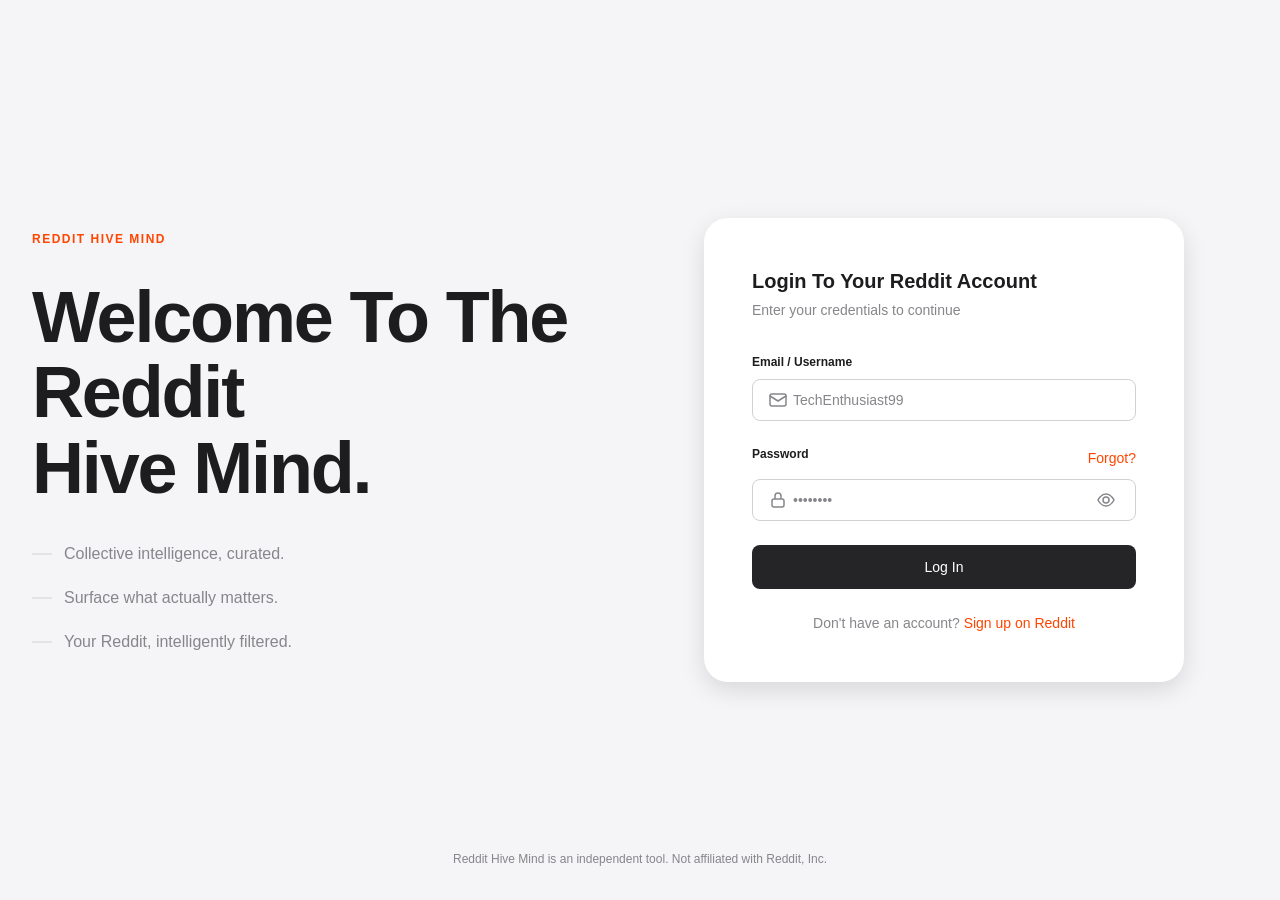
==== index.html @ 05bc3b71 "Initial commit for Reddit Hive Mind" ====
<!DOCTYPE html>
<html lang="en">

<head>
    <meta charset="UTF-8">
    <meta name="viewport" content="width=device-width, initial-scale=1.0">
    <title>Reddit Hive Mind</title>
    <link rel="stylesheet" href="main.css">
</head>

<body class="login-page">
    <div class="container">
        <!-- Left Section -->
        <div class="hero-section">
            <div class="brand-label">REDDIT HIVE MIND</div>
            <h1 class="hero-title">
                Welcome To The<br>
                Reddit<br>
                Hive Mind.
            </h1>
            <ul class="tagline-list">
                <li>Collective intelligence, curated.</li>
                <li>Surface what actually matters.</li>
                <li>Your Reddit, intelligently filtered.</li>
            </ul>
        </div>

        <!-- Right Section - Login Card -->
        <div class="login-card">
            <h2>Login To Your Reddit Account</h2>
            <p class="subtitle">Enter your credentials to continue</p>

            <div class="error-message" id="errorMessage" style="display: none;">
                <svg width="16" height="16" viewBox="0 0 16 16" fill="none">
                    <path d="M8 1.5L1.5 14.5H14.5L8 1.5Z" stroke="#FF4500" stroke-width="1.5" stroke-linecap="round"
                        stroke-linejoin="round" />
                    <path d="M8 6V9" stroke="#FF4500" stroke-width="1.5" stroke-linecap="round" />
                    <circle cx="8" cy="11.5" r="0.5" fill="#FF4500" />
                </svg>
                <span>Failed login due to wrong username, email or password.</span>
            </div>

            <form id="loginForm">
                <div class="form-group">
                    <label for="email">Email / Username</label>
                    <div class="input-wrapper">
                        <svg class="input-icon" width="20" height="20" viewBox="0 0 20 20" fill="none">
                            <rect x="2" y="4" width="16" height="12" rx="2" stroke="#86868B" stroke-width="1.5" />
                            <path d="M2 6L10 11L18 6" stroke="#86868B" stroke-width="1.5" stroke-linecap="round" />
                        </svg>
                        <input type="text" id="email" placeholder="TechEnthusiast99" required>
                    </div>
                </div>

                <div class="form-group">
                    <div class="label-row">
                        <label for="password">Password</label>
                        <a href="#" class="forgot-link">Forgot?</a>
                    </div>
                    <div class="input-wrapper">
                        <svg class="input-icon" width="20" height="20" viewBox="0 0 20 20" fill="none">
                            <rect x="4" y="9" width="12" height="8" rx="2" stroke="#86868B" stroke-width="1.5" />
                            <path d="M7 9V6C7 4.34315 8.34315 3 10 3C11.6569 3 13 4.34315 13 6V9" stroke="#86868B"
                                stroke-width="1.5" />
                        </svg>
                        <input type="password" id="password" placeholder="••••••••" required>
                        <button type="button" class="toggle-password" id="togglePassword">
                            <svg width="20" height="20" viewBox="0 0 20 20" fill="none">
                                <path
                                    d="M10 7C8.34315 7 7 8.34315 7 10C7 11.6569 8.34315 13 10 13C11.6569 13 13 11.6569 13 10C13 8.34315 11.6569 7 10 7Z"
                                    stroke="#86868B" stroke-width="1.5" />
                                <path d="M10 4C5 4 2 10 2 10C2 10 5 16 10 16C15 16 18 10 18 10C18 10 15 4 10 4Z"
                                    stroke="#86868B" stroke-width="1.5" />
                            </svg>
                        </button>
                    </div>
                </div>

                <button type="submit" class="btn-primary" id="loginBtn">
                    <span class="btn-text">Log In</span>
                    <span class="btn-loading" style="display: none;">
                        <svg class="spinner" width="20" height="20" viewBox="0 0 20 20">
                            <circle cx="10" cy="10" r="8" stroke="white" stroke-width="2" fill="none"
                                stroke-dasharray="40" stroke-dashoffset="10" />
                        </svg>
                        Logging In...
                    </span>
                </button>

                <p class="signup-text">
                    Don't have an account? <a href="https://www.reddit.com/register" target="_blank"
                        class="signup-link">Sign up on Reddit</a>
                </p>
            </form>
        </div>
    </div>

    <footer class="disclaimer">
        Reddit Hive Mind is an independent tool. Not affiliated with Reddit, Inc.
    </footer>

    <script src="login.js"></script>
</body>

</html>
---- main.css ----
/* ===================================
   REDDIT HIVE MIND - MAIN STYLESHEET
   Exact pixel-perfect recreation from Figma
   =================================== */

/* === ROOT VARIABLES === */
:root {
    /* Brand Colors */
    --reddit-orange: #FF4500;
    --reddit-orange-hover: #FF5722;

    /* Neutrals */
    --gray-50: #F5F5F7;
    --gray-100: #E8E8ED;
    --gray-200: #D1D1D6;
    --gray-400: #86868B;
    --gray-900: #1D1D1F;

    /* Sentiment Colors */
    --positive-green: #5B9B74;
    --neutral-gray: #86868B;
    --negative-red: #E75D56;

    /* Background */
    --bg-light: #F5F5F7;
    --bg-white: #FFFFFF;
    --bg-card: #FFFFFF;

    /* Text */
    --text-primary: #1D1D1F;
    --text-secondary: #86868B;

    /* Shadows */
    --shadow-sm: 0 1px 3px rgba(0, 0, 0, 0.04);
    --shadow-md: 0 4px 12px rgba(0, 0, 0, 0.08);
    --shadow-lg: 0 8px 24px rgba(0, 0, 0, 0.12);

    /* Transitions */
    --transition-fast: 150ms ease-in-out;
    --transition-normal: 250ms ease-in-out;

    /* Typography */
    --font-primary: -apple-system, BlinkMacSystemFont, 'Segoe UI', Roboto, Oxygen, Ubuntu, Cantarell, sans-serif;
}

/* === RESET & BASE === */
* {
    margin: 0;
    padding: 0;
    box-sizing: border-box;
}

html {
    font-size: 16px;
    -webkit-font-smoothing: antialiased;
    -moz-osx-font-smoothing: grayscale;
}

body {
    font-family: var(--font-primary);
    color: var(--text-primary);
    background-color: var(--bg-light);
    line-height: 1.5;
}

button {
    font-family: inherit;
    cursor: pointer;
    border: none;
    outline: none;
}

input,
select {
    font-family: inherit;
    outline: none;
}

a {
    text-decoration: none;
    color: inherit;
}

ul {
    list-style: none;
}

/* === LOGIN PAGE === */
.login-page {
    background-color: var(--bg-light);
    min-height: 100vh;
    display: flex;
    align-items: center;
    justify-content: center;
    padding: 2rem;
}

.container {
    display: grid;
    grid-template-columns: 1fr 1fr;
    gap: 8rem;
    max-width: 1400px;
    width: 100%;
    align-items: center;
}

/* Hero Section */
.hero-section {
    max-width: 600px;
}

.brand-label {
    font-size: 0.75rem;
    font-weight: 600;
    letter-spacing: 1.5px;
    text-transform: uppercase;
    color: var(--reddit-orange);
    margin-bottom: 2rem;
}

.hero-title {
    font-size: 4.5rem;
    font-weight: 700;
    line-height: 1.05;
    letter-spacing: -0.03em;
    color: var(--text-primary);
    margin-bottom: 2rem;
}

.tagline-list {
    list-style: none;
    font-size: 1rem;
    color: var(--text-secondary);
    line-height: 2;
}

.tagline-list li {
    position: relative;
    padding-left: 2rem;
    margin-bottom: 0.75rem;
}

.tagline-list li::before {
    content: '';
    position: absolute;
    left: 0;
    top: 50%;
    transform: translateY(-50%);
    width: 20px;
    height: 1px;
    background-color: var(--gray-200);
}

/* Login Card */
.login-card {
    background: var(--bg-white);
    border-radius: 24px;
    padding: 3rem;
    box-shadow: var(--shadow-lg);
    max-width: 480px;
    width: 100%;
}

.login-card h2 {
    font-size: 1.25rem;
    font-weight: 600;
    color: var(--text-primary);
    margin-bottom: 0.25rem;
}

.login-card .subtitle {
    font-size: 0.875rem;
    color: var(--text-secondary);
    margin-bottom: 2rem;
}

/* Error Message */
.error-message {
    background: #FFF5F5;
    border: none;
    border-radius: 8px;
    padding: 0.75rem 1rem;
    margin-bottom: 1.5rem;
    display: flex;
    align-items: center;
    gap: 0.75rem;
    font-size: 0.875rem;
    color: #C62828;
}

.error-message svg {
    flex-shrink: 0;
}

/* Form */
.form-group {
    margin-bottom: 1.5rem;
}

.form-group label {
    display: block;
    font-size: 0.75rem;
    font-weight: 600;
    color: var(--text-primary);
    margin-bottom: 0.5rem;
}

.label-row {
    display: flex;
    justify-content: space-between;
    align-items: center;
    margin-bottom: 0.5rem;
}

.forgot-link {
    font-size: 0.875rem;
    color: var(--reddit-orange);
    font-weight: 500;
    transition: opacity var(--transition-fast);
}

.forgot-link:hover {
    opacity: 0.8;
}

.input-wrapper {
    position: relative;
    display: flex;
    align-items: center;
}

.input-icon {
    position: absolute;
    left: 1rem;
    pointer-events: none;
}

.input-wrapper input {
    width: 100%;
    padding: 0.75rem 1rem 0.75rem 2.5rem;
    border: 1px solid var(--gray-200);
    border-radius: 8px;
    font-size: 0.875rem;
    color: var(--text-primary);
    transition: all var(--transition-fast);
}

.input-wrapper input::placeholder {
    color: var(--text-secondary);
}

.input-wrapper input:focus {
    border-color: var(--reddit-orange);
}

.toggle-password {
    position: absolute;
    right: 1rem;
    background: transparent;
    padding: 0.25rem;
    display: flex;
    align-items: center;
    justify-content: center;
}

/* Buttons */
.btn-primary {
    width: 100%;
    padding: 0.875rem;
    background: #252528;
    color: white;
    border-radius: 8px;
    font-size: 0.875rem;
    font-weight: 500;
    transition: all var(--transition-fast);
    margin-bottom: 1.5rem;
    position: relative;
}

.btn-primary:hover {
    background: #000;
}

.btn-primary:active {
    transform: scale(0.98);
}

.btn-loading {
    display: flex;
    align-items: center;
    justify-content: center;
    gap: 0.5rem;
}

.spinner {
    animation: spin 0.8s linear infinite;
}

@keyframes spin {
    to {
        transform: rotate(360deg);
    }
}

.signup-text {
    text-align: center;
    font-size: 0.875rem;
    color: var(--text-secondary);
}

.signup-link {
    color: var(--reddit-orange);
    font-weight: 500;
}

.signup-link:hover {
    text-decoration: underline;
}

/* Footer */
.disclaimer {
    position: fixed;
    bottom: 2rem;
    left: 50%;
    transform: translateX(-50%);
    font-size: 0.75rem;
    color: var(--text-secondary);
}

/* === DASHBOARD LAYOUT === */
.dashboard-page {
    display: flex;
    background: var(--bg-light);
    min-height: 100vh;
}

/* Sidebar */
.sidebar {
    width: 200px;
    background: var(--bg-white);
    border-right: 1px solid var(--gray-100);
    padding: 2rem 1rem;
    display: flex;
    flex-direction: column;
    align-items: center;
    position: fixed;
    height: 100vh;
    left: 0;
    top: 0;
}

.logo {
    margin-bottom: 3rem;
}

.nav-menu {
    flex: 1;
    width: 100%;
}

.nav-item {
    margin-bottom: 0.5rem;
}

.nav-item a {
    display: flex;
    flex-direction: column;
    align-items: center;
    gap: 0.5rem;
    padding: 1rem;
    border-radius: 12px;
    color: var(--text-secondary);
    transition: all var(--transition-fast);
    text-align: center;
}

.nav-item a span {
    font-size: 0.75rem;
    font-weight: 500;
}

.nav-item:hover a {
    background: var(--gray-50);
    color: var(--text-primary);
}

.nav-item.active a {
    background: #FFF5F0;
    color: var(--reddit-orange);
}

.notification-btn {
    background: transparent;
    padding: 0.75rem;
    border-radius: 12px;
    transition: background var(--transition-fast);
}

.notification-btn:hover {
    background: var(--gray-50);
}

/* Main Content */
.main-content {
    margin-left: 200px;
    flex: 1;
    min-height: 100vh;
}

/* Page Header */
.page-header {
    background: transparent;
    padding: 1.25rem 2.5rem;
    display: flex;
    justify-content: space-between;
    align-items: center;
    border-bottom: none;
    position: sticky;
    top: 0;
    z-index: 10;
}

.header-left {
    display: flex;
    align-items: center;
    gap: 0.75rem;
}

.page-title {
    font-size: 1.125rem;
    font-weight: 600;
    color: var(--text-primary);
}

.header-right {
    display: flex;
    align-items: center;
    gap: 2rem;
}

.date-time {
    text-align: right;
}

.date {
    font-size: 0.875rem;
    font-weight: 500;
    color: var(--text-primary);
}

.time {
    font-size: 0.75rem;
    color: var(--text-secondary);
}

.user-menu {
    display: flex;
    align-items: center;
    gap: 0.75rem;
    cursor: pointer;
    padding: 0.5rem 1rem;
    border-radius: 20px;
    transition: background var(--transition-fast);
    position: relative;
}

.user-menu:hover {
    background: rgba(0, 0, 0, 0.03);
}

.user-avatar {
    width: 32px;
    height: 32px;
    border-radius: 50%;
    overflow: hidden;
}

.username {
    font-size: 0.875rem;
    font-weight: 500;
    color: var(--text-primary);
}

/* Dashboard Content */
.dashboard-content {
    padding: 1rem 2.5rem 2.5rem 2.5rem;
}

/* Topic Search Section */
.search-section {
    display: flex;
    gap: 1rem;
    margin-bottom: 2rem;
    background: var(--bg-white);
    padding: 1.5rem;
    border-radius: 20px;
    box-shadow: 0 4px 20px rgba(0, 0, 0, 0.03);
}

.search-box {
    flex: 1;
    position: relative;
    display: flex;
    align-items: center;
}

.search-icon {
    position: absolute;
    left: 1.25rem;
    color: var(--text-secondary);
}

.topic-search-input {
    width: 100%;
    padding: 1rem 1rem 1rem 3.5rem;
    border: 1px solid var(--gray-200);
    border-radius: 12px;
    font-size: 1rem;
    color: var(--text-primary);
    transition: all var(--transition-fast);
}

.topic-search-input:focus {
    outline: none;
    border-color: var(--reddit-orange);
    box-shadow: 0 0 0 3px rgba(255, 69, 0, 0.1);
}

.analyze-btn {
    width: auto !important;
    padding: 1rem 2rem;
    white-space: nowrap;
    margin: 0;
    align-self: center;
}

.section-header {
    display: flex;
    justify-content: space-between;
    align-items: center;
    margin-bottom: 2rem;
}

.section-header h2 {
    font-size: 1.75rem;
    font-weight: 600;
    color: var(--text-primary);
}

.timeline-selector {
    display: flex;
    align-items: center;
    gap: 0.75rem;
    background: var(--bg-white);
    padding: 0.5rem 1rem;
    border-radius: 12px;
    border: 1px solid var(--gray-100);
    position: relative;
}

.timeline-selector label {
    font-size: 0.875rem;
    color: var(--text-secondary);
    font-weight: 500;
}

.timeline-selector select {
    border: none;
    background: transparent;
    font-size: 0.875rem;
    font-weight: 600;
    color: var(--reddit-orange);
    padding-right: 1.5rem;
    appearance: none;
    cursor: pointer;
}

.timeline-selector svg {
    position: absolute;
    right: 1rem;
    pointer-events: none;
}

/* Score Grid */
.score-grid {
    display: grid;
    grid-template-columns: repeat(3, 1fr);
    gap: 1.5rem;
    margin-bottom: 2rem;
}

.score-card {
    background: var(--bg-white);
    border-radius: 20px;
    padding: 2rem;
    box-shadow: 0 4px 20px rgba(0, 0, 0, 0.03);
    border: none;
}

.score-card h3 {
    font-size: 1rem;
    font-weight: 600;
    color: var(--text-primary);
    margin-bottom: 1.5rem;
}

/* Gauge */
.gauge-container {
    display: flex;
    flex-direction: column;
    align-items: center;
    gap: 1rem;
}

.gauge {
    max-width: 200px;
}

.large-score {
    font-size: 3rem;
    font-weight: 600;
    color: var(--text-primary);
    text-align: center;
    margin-bottom: 0.5rem;
}

.score-label {
    display: flex;
    align-items: center;
    gap: 0.5rem;
    font-size: 0.875rem;
    font-weight: 500;
    justify-content: center;
}

.score-label.positive {
    color: var(--positive-green);
}

.score-label.neutral {
    color: var(--neutral-gray);
}

.score-label.negative {
    color: var(--negative-red);
}

.sentiment-score-subtitle {
    text-align: center;
    font-size: 0.75rem;
    color: var(--text-secondary);
    margin-bottom: 1.5rem;
}

/* Breakdown */
.breakdown-toggle {
    width: 100%;
    background: #FFF5F0;
    color: var(--reddit-orange);
    padding: 0.75rem;
    border-radius: 12px;
    font-size: 0.875rem;
    font-weight: 500;
    display: flex;
    align-items: center;
    justify-content: center;
    gap: 0.5rem;
    margin-bottom: 1rem;
    transition: background var(--transition-fast);
}

.breakdown-toggle:hover {
    background: #FFE5D9;
}

.breakdown-list {
    display: flex;
    flex-direction: column;
    gap: 0.75rem;
}

.breakdown-item {
    display: flex;
    justify-content: space-between;
    align-items: center;
    padding: 0.75rem 0;
    border-bottom: 1px solid var(--gray-100);
}

.breakdown-item:last-child {
    border-bottom: none;
}

.breakdown-label {
    display: flex;
    align-items: center;
    gap: 0.5rem;
    font-size: 0.875rem;
    color: var(--text-primary);
}

.breakdown-value {
    display: flex;
    align-items: center;
    gap: 0.5rem;
}

.percentage {
    font-size: 0.875rem;
    font-weight: 600;
    color: var(--text-primary);
}

/* Chart Container */
.chart-container {
    background: var(--bg-white);
    border-radius: 20px;
    padding: 2.5rem;
    box-shadow: 0 4px 20px rgba(0, 0, 0, 0.03);
    border: none;
}

.chart-header {
    display: flex;
    justify-content: space-between;
    align-items: center;
    margin-bottom: 2rem;
}

.chart-header h3 {
    font-size: 1rem;
    font-weight: 600;
    color: var(--text-primary);
}

.chart-subtitle {
    font-size: 0.875rem;
    color: var(--text-secondary);
    margin-top: 0.25rem;
}

.chart-legend {
    display: flex;
    gap: 1.5rem;
}

.legend-item {
    display: flex;
    align-items: center;
    gap: 0.5rem;
    font-size: 0.75rem;
    color: var(--text-secondary);
}

.legend-item svg {
    border-radius: 2px;
}

.chart-wrapper {
    position: relative;
    height: 300px;
}

/* === PERSONAL PAGE === */
.trend-badge {
    display: flex;
    align-items: center;
    gap: 0.5rem;
    background: #FFF5F0;
    padding: 0.5rem 1rem;
    border-radius: 20px;
    font-size: 0.875rem;
    font-weight: 500;
}

.trend-badge.positive {
    color: var(--reddit-orange);
}

.personal-grid {
    display: grid;
    grid-template-columns: 400px 1fr;
    gap: 1.5rem;
    margin-bottom: 2rem;
}

.personal-score-card {
    background: var(--bg-white);
    border-radius: 20px;
    padding: 2.5rem;
    box-shadow: 0 4px 20px rgba(0, 0, 0, 0.03);
    border: none;
}

.personal-score-card h3 {
    font-size: 1rem;
    font-weight: 600;
    color: var(--text-primary);
    margin-bottom: 1.5rem;
}

.gauge-container-small {
    display: flex;
    flex-direction: column;
    align-items: center;
    gap: 1rem;
    margin-bottom: 2rem;
}

.score-label-small {
    display: flex;
    align-items: center;
    gap: 0.5rem;
    font-size: 0.75rem;
    font-weight: 500;
}

.score-label-small.positive {
    color: var(--positive-green);
}

.stats-list {
    display: flex;
    flex-direction: column;
    gap: 0.75rem;
}

.stat-row {
    display: flex;
    justify-content: space-between;
    align-items: center;
    padding: 0.75rem 0;
    border-bottom: 1px solid var(--gray-100);
}

.stat-row:last-child {
    border-bottom: none;
}

.stat-label {
    font-size: 0.875rem;
    color: var(--text-secondary);
}

.stat-value {
    font-size: 0.875rem;
    font-weight: 600;
    color: var(--text-primary);
    display: flex;
    align-items: center;
    gap: 0.25rem;
}

.stat-value.positive {
    color: var(--positive-green);
}

/* Trends Card */
.trends-card {
    background: var(--bg-white);
    border-radius: 20px;
    padding: 2rem;
    box-shadow: var(--shadow-sm);
    border: 1px solid var(--gray-100);
}

.trends-card h3 {
    font-size: 1rem;
    font-weight: 600;
    color: var(--text-primary);
    margin-bottom: 0.5rem;
}

.trends-subtitle {
    font-size: 0.875rem;
    color: var(--text-secondary);
    margin-bottom: 1.5rem;
}

.trends-list {
    display: flex;
    flex-direction: column;
    gap: 1rem;
}

.trend-item {
    display: grid;
    grid-template-columns: auto 1fr auto;
    gap: 1rem;
    align-items: start;
    padding: 1rem;
    border-radius: 12px;
    border: 1px solid var(--gray-100);
}

.trend-icon {
    width: 32px;
    height: 32px;
    border-radius: 8px;
    display: flex;
    align-items: center;
    justify-content: center;
}

.trend-icon.positive {
    background: #E8F5E9;
}

.trend-icon.neutral {
    background: #F5F5F5;
}

.trend-icon.negative {
    background: #FFEBEE;
}

.trend-content {
    flex: 1;
}

.trend-title {
    font-size: 0.875rem;
    font-weight: 600;
    color: var(--text-primary);
    margin-bottom: 0.25rem;
}

.trend-desc {
    font-size: 0.8125rem;
    color: var(--text-secondary);
}

.trend-stats {
    text-align: right;
}

.trend-percent {
    font-size: 1rem;
    font-weight: 600;
    display: block;
    margin-bottom: 0.25rem;
}

.trend-percent.positive {
    color: var(--positive-green);
}

.trend-percent.neutral {
    color: var(--neutral-gray);
}

.trend-percent.negative {
    color: var(--negative-red);
}

.trend-label {
    font-size: 0.75rem;
    color: var(--text-secondary);
}

/* === RECOMMENDATIONS PAGE === */
.recommendations-page {
    max-width: 1200px;
}

.recs-badge {
    background: #FFF5F0;
    padding: 0.5rem 1rem;
    border-radius: 20px;
}

.badge-text {
    font-size: 0.875rem;
    font-weight: 500;
    color: var(--reddit-orange);
}

.intro-box {
    background: var(--bg-white);
    border-radius: 16px;
    padding: 1.5rem;
    margin-bottom: 2rem;
    border: 1px solid var(--gray-100);
}

.intro-box p {
    font-size: 0.9375rem;
    color: var(--text-secondary);
    line-height: 1.6;
}

.subreddits-section h3 {
    font-size: 1rem;
    font-weight: 600;
    color: var(--text-primary);
    margin-bottom: 1.5rem;
}

.subreddit-list {
    display: flex;
    flex-direction: column;
    gap: 1rem;
}

.subreddit-card {
    background: var(--bg-white);
    border-radius: 16px;
    padding: 1.5rem;
    border: 1px solid var(--gray-100);
    display: grid;
    grid-template-columns: auto 1fr auto auto;
    gap: 1.5rem;
    align-items: center;
    transition: all var(--transition-fast);
}

.subreddit-card:hover {
    box-shadow: var(--shadow-md);
    border-color: var(--gray-200);
}

.subreddit-rank {
    width: 40px;
    height: 40px;
    background: var(--gray-50);
    border-radius: 12px;
    display: flex;
    align-items: center;
    justify-content: center;
    font-size: 1.125rem;
    font-weight: 600;
    color: var(--text-primary);
}

.subreddit-content {
    flex: 1;
}

.subreddit-header {
    display: flex;
    align-items: baseline;
    gap: 0.75rem;
    margin-bottom: 0.5rem;
}

.subreddit-header h4 {
    font-size: 1rem;
    font-weight: 600;
    color: var(--text-primary);
}

.member-count {
    font-size: 0.75rem;
    color: var(--text-secondary);
}

.subreddit-desc {
    font-size: 0.875rem;
    color: var(--text-secondary);
    margin-bottom: 0.5rem;
    line-height: 1.5;
}

.match-reason {
    font-size: 0.8125rem;
    color: var(--reddit-orange);
    margin-bottom: 0.75rem;
}

.tag-list {
    display: flex;
    gap: 0.5rem;
    flex-wrap: wrap;
}

.tag {
    background: var(--gray-50);
    padding: 0.25rem 0.75rem;
    border-radius: 12px;
    font-size: 0.75rem;
    color: var(--text-secondary);
    font-weight: 500;
}

.subreddit-match {
    text-align: center;
}

.match-score {
    font-size: 1.5rem;
    font-weight: 600;
    color: var(--text-primary);
}

.match-label {
    font-size: 0.75rem;
    color: var(--text-secondary);
}

.subreddit-actions {
    display: flex;
    gap: 0.5rem;
}

.btn-join {
    background: var(--reddit-orange);
    color: white;
    padding: 0.625rem 1.25rem;
    border-radius: 12px;
    font-size: 0.875rem;
    font-weight: 500;
    display: flex;
    align-items: center;
    gap: 0.5rem;
    transition: background var(--transition-fast);
}

.btn-join:hover {
    background: var(--reddit-orange-hover);
}

.btn-external {
    background: transparent;
    border: 1px solid var(--gray-200);
    padding: 0.625rem;
    border-radius: 12px;
    display: flex;
    align-items: center;
    justify-content: center;
    transition: all var(--transition-fast);
}

.btn-external:hover {
    background: var(--gray-50);
    border-color: var(--gray-400);
}

/* === MODAL PREVIEW === */
.modal-preview {
    position: fixed;
    inset: 0;
    background: rgba(0, 0, 0, 0.5);
    display: none; /* hidden by default */
    align-items: center;
    justify-content: center;
    z-index: 1000;
    padding: 2rem;
}

.modal-preview.show {
    display: flex;
}

.modal {
    background: white;
    border-radius: 24px;
    padding: 2.5rem;
    max-width: 480px;
    width: 100%;
    text-align: center;
    box-shadow: var(--shadow-lg);
}

.modal-icon {
    width: 64px;
    height: 64px;
    margin: 0 auto 1.5rem;
    background: #FFF5F0;
    border-radius: 50%;
    display: flex;
    align-items: center;
    justify-content: center;
}

.modal h3 {
    font-size: 1.25rem;
    font-weight: 600;
    color: var(--text-primary);
    margin-bottom: 0.75rem;
}

.modal p {
    font-size: 0.9375rem;
    color: var(--text-secondary);
    line-height: 1.6;
    margin-bottom: 2rem;
}

.modal button:not(.close-modal) {
    width: 100%;
    padding: 1rem;
    background: var(--text-primary);
    color: white;
    border-radius: 12px;
    font-size: 0.9375rem;
    font-weight: 500;
    transition: background var(--transition-fast);
}

.modal button:not(.close-modal):hover {
    background: #000;
}

.loading-modal {
    background: white;
    border-radius: 24px;
    padding: 3rem;
    max-width: 400px;
    width: 100%;
    text-align: center;
    box-shadow: var(--shadow-lg);
}

.loading-spinner {
    width: 48px;
    height: 48px;
    margin: 0 auto 1.5rem;
    border: 4px solid var(--gray-100);
    border-top-color: var(--reddit-orange);
    border-radius: 50%;
    animation: spin 0.8s linear infinite;
}

.loading-modal h3 {
    font-size: 1.125rem;
    font-weight: 600;
    color: var(--text-primary);
    margin-bottom: 0.5rem;
}

.loading-modal p {
    font-size: 0.875rem;
    color: var(--text-secondary);
}

.progress-bar {
    width: 100%;
    height: 4px;
    background: var(--gray-100);
    border-radius: 2px;
    margin-top: 1.5rem;
    overflow: hidden;
}

/* === SETTINGS MODAL === */
.settings-modal {
    max-width: 500px;
    text-align: left;
}

.settings-modal .modal-header {
    display: flex;
    justify-content: space-between;
    align-items: center;
    margin-bottom: 1.5rem;
    border-bottom: 1px solid var(--gray-100);
    padding-bottom: 1rem;
}

.settings-modal h3 {
    margin-bottom: 0;
    font-size: 1.25rem;
}

.close-modal {
    background: transparent !important;
    border: none;
    cursor: pointer;
    color: var(--text-secondary);
    transition: color var(--transition-fast);
    display: flex;
    align-items: center;
    justify-content: center;
    width: auto !important;
    padding: 0 !important;
}

.close-modal svg {
    width: 24px;
    height: 24px;
}

.close-modal:hover {
    color: var(--text-primary);
}

.settings-group {
    margin-bottom: 1.5rem;
}

.settings-group label {
    display: block;
    font-size: 0.875rem;
    font-weight: 600;
    color: var(--text-primary);
    margin-bottom: 0.5rem;
}

.settings-group p {
    font-size: 0.8125rem;
    color: var(--text-secondary);
    margin-bottom: 1rem;
}

.settings-group select, 
.settings-group input[type="text"] {
    width: 100%;
    padding: 0.75rem 1rem;
    border: 1px solid var(--gray-200);
    border-radius: 8px;
    font-size: 0.875rem;
    background: var(--bg-light);
    color: var(--text-primary);
    margin-bottom: 0.5rem;
}

.settings-modal .btn-primary {
    margin-bottom: 0;
}

/* === PROFILE PAGE === */
.profile-content {
    max-width: 800px;
    margin: 0 auto;
}

.profile-header-card {
    background: var(--bg-white);
    border-radius: 20px;
    padding: 3rem;
    box-shadow: 0 4px 20px rgba(0, 0, 0, 0.03);
    border: none;
    display: flex;
    flex-direction: column;
    align-items: center;
    text-align: center;
    margin-bottom: 2rem;
}

.profile-avatar-large {
    width: 96px;
    height: 96px;
    border-radius: 50%;
    display: flex;
    justify-content: center;
    align-items: center;
    background: var(--reddit-orange);
    color: white;
    font-size: 2.5rem;
    font-weight: 700;
    margin-bottom: 1rem;
}

.profile-username {
    font-size: 1.5rem;
    font-weight: 700;
    color: var(--text-primary);
}

.profile-bio {
    font-size: 1rem;
    color: var(--text-secondary);
    margin-top: 0.5rem;
    max-width: 400px;
}

.readonly-notice {
    background: var(--gray-50);
    color: var(--text-secondary);
    padding: 1rem 1.5rem;
    border-radius: 12px;
    font-size: 0.875rem;
    margin-top: 1.5rem;
    display: flex;
    align-items: center;
    gap: 0.75rem;
    border: 1px solid var(--gray-100);
}

.readonly-notice svg {
    flex-shrink: 0;
}

.comment-feed {
    display: flex;
    flex-direction: column;
    gap: 1.5rem;
}

.reddit-comment-card {
    background: var(--bg-white);
    border-radius: 16px;
    padding: 1.5rem;
    box-shadow: 0 4px 20px rgba(0, 0, 0, 0.03);
}

.comment-meta {
    display: flex;
    align-items: center;
    gap: 0.5rem;
    margin-bottom: 0.5rem;
    font-size: 0.8125rem;
}

.comment-subreddit {
    font-weight: 600;
    color: var(--text-primary);
}

.comment-author {
    color: var(--text-secondary);
}

.comment-dot {
    color: var(--gray-200);
}

.comment-time {
    color: var(--text-secondary);
}

.comment-thread-title {
    font-size: 1.125rem;
    font-weight: 600;
    color: var(--text-primary);
    margin-bottom: 0.75rem;
}

.comment-body {
    font-size: 0.9375rem;
    color: var(--text-primary);
    line-height: 1.6;
    margin-bottom: 1rem;
}

.comment-actions {
    display: flex;
    align-items: center;
    gap: 1.5rem;
    color: var(--text-secondary);
    font-size: 0.875rem;
    font-weight: 500;
}

.action-btn {
    display: flex;
    align-items: center;
    gap: 0.25rem;
    cursor: pointer;
    transition: color var(--transition-fast);
}

.action-btn:hover {
    color: var(--reddit-orange);
}

.sentiment-tag {
    display: inline-flex;
    align-items: center;
    padding: 0.25rem 0.5rem;
    border-radius: 8px;
    font-size: 0.75rem;
    font-weight: 600;
    margin-left: auto;
}

.sentiment-tag.positive {
    background: #E8F5E9;
    color: var(--positive-green);
}

.sentiment-tag.negative {
    background: #FFEBEE;
    color: var(--negative-red);
}

.sentiment-tag.neutral {
    background: #F5F5F5;
    color: var(--neutral-gray);
}


/* === RESPONSIVE === */
@media (max-width: 1200px) {
    .score-grid {
        grid-template-columns: 1fr;
    }

    .personal-grid {
        grid-template-columns: 1fr;
    }
}

@media (max-width: 968px) {
    .container {
        grid-template-columns: 1fr;
        gap: 3rem;
    }

    .hero-title {
        font-size: 3rem;
    }

    .sidebar {
        width: 80px;
        padding: 1.5rem 0.5rem;
    }

    .nav-item a span {
        font-size: 0.625rem;
    }

    .main-content {
        margin-left: 80px;
    }

    .subreddit-card {
        grid-template-columns: 1fr;
        gap: 1rem;
    }

    .subreddit-match {
        text-align: left;
    }
}

@media (max-width: 640px) {
    .login-page {
        padding: 1rem;
    }

    .hero-section {
        text-align: center;
    }

    .hero-title {
        font-size: 2.5rem;
    }

    .login-card {
        padding: 2rem;
    }

    .sidebar {
        display: none;
    }

    .main-content {
        margin-left: 0;
    }

    .page-header {
        padding: 1rem;
    }

    .header-right {
        gap: 1rem;
    }

    .date-time {
        display: none;
    }

    .dashboard-content {
        padding: 1rem;
    }

    .section-header {
        flex-direction: column;
        align-items: flex-start;
        gap: 1rem;
    }
}

/* Dropdown Menus */
.dropdown-menu {
    position: absolute;
    top: calc(100% + 0.5rem);
    right: 0;
    background: var(--bg-white);
    border-radius: 12px;
    box-shadow: 0 4px 20px rgba(0, 0, 0, 0.08);
    min-width: 200px;
    padding: 0.5rem;
    display: none;
    flex-direction: column;
    z-index: 1000;
    border: 1px solid var(--gray-100);
}

.dropdown-menu.show {
    display: flex;
    animation: fadeIn 0.2s ease-out;
}

.dropdown-item {
    padding: 0.75rem 1rem;
    color: var(--text-primary);
    text-decoration: none;
    border-radius: 8px;
    font-size: 0.9rem;
    font-weight: 500;
    cursor: pointer;
    transition: background 0.2s;
}

.dropdown-item:hover {
    background: var(--bg-light);
}

.dropdown-divider {
    height: 1px;
    background: var(--gray-100);
    margin: 0.5rem 0;
}

.dropdown-header {
    padding: 0.5rem 1rem;
    font-size: 0.8rem;
    text-transform: uppercase;
    letter-spacing: 0.5px;
    color: var(--text-secondary);
    font-weight: 600;
}

.dropdown-empty {
    padding: 1rem;
    text-align: center;
    color: var(--text-secondary);
    font-size: 0.875rem;
}

.notification-wrapper {
    position: relative;
    width: 100%;
    margin-top: auto;
    display: flex;
    justify-content: center;
    align-items: center;
}

.notification-wrapper .dropdown-menu {
    top: auto;
    bottom: 0;
    left: calc(100% + 1rem); /* Pop to the right of the sidebar */
    right: auto;
    width: 280px; /* Wider for notifications */
}

/* Sidebar Credits */
.sidebar-footer {
    display: flex;
    flex-direction: column;
    align-items: center;
    gap: 0.5rem;
    padding-top: 1.5rem;
    margin-top: 1.5rem;
    border-top: 1px solid var(--gray-100);
    width: 100%;
}

.creator-credits {
    font-size: 0.75rem;
    color: var(--text-secondary);
    text-align: center;
    line-height: 1.6;
}

.credit-links {
    display: flex;
    gap: 1rem;
    justify-content: center;
    margin-top: 0.25rem;
}

.credit-links a {
    color: var(--gray-400);
    transition: color var(--transition-fast);
}

.credit-links a:hover {
    color: var(--reddit-orange);
}

@keyframes fadeIn {
    from {
        opacity: 0;
        transform: translateY(-10px);
    }
    to {
        opacity: 1;
        transform: translateY(0);
    }
}
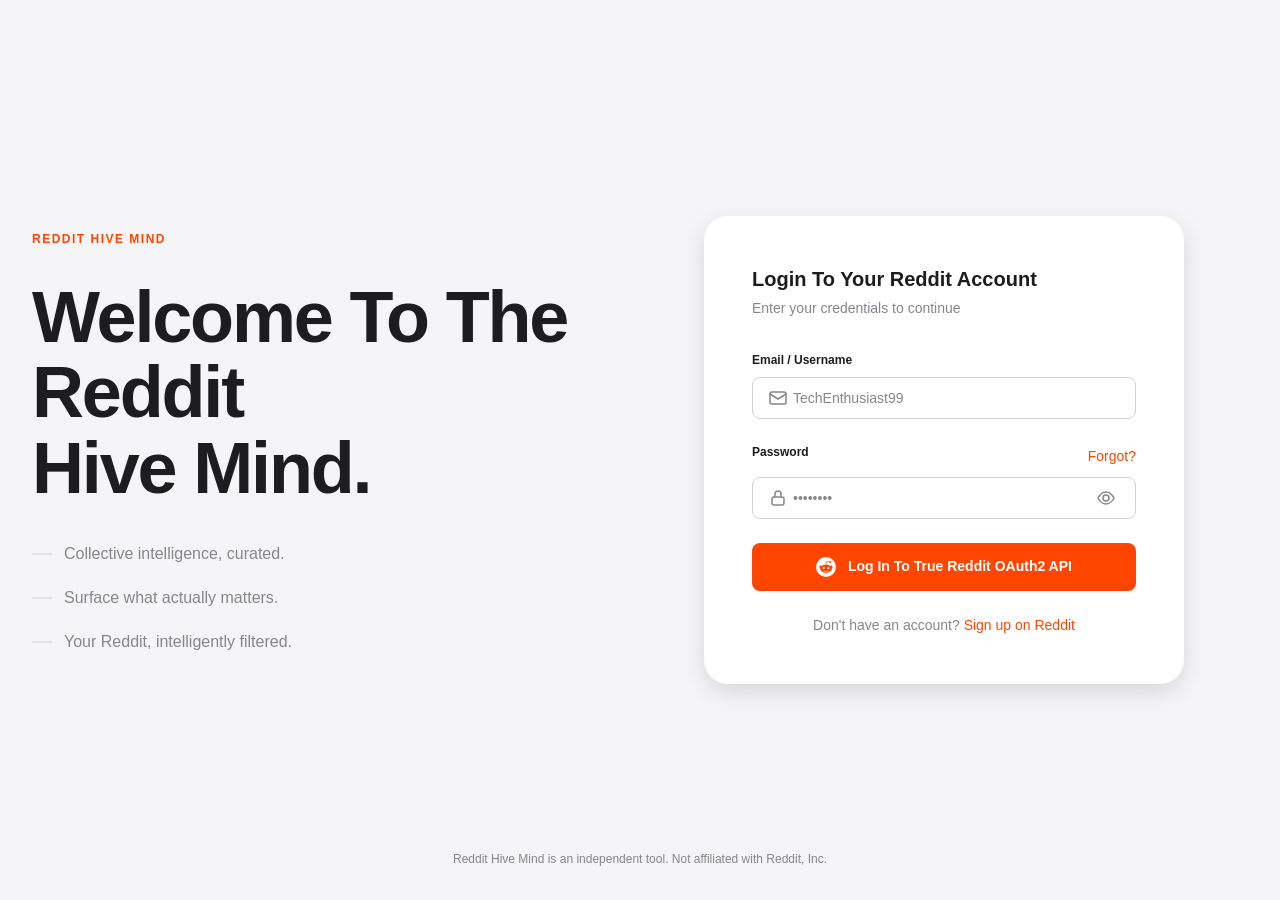
==== commit ba062bd8: "Phase 8: Complete OAuth Mock, Incremental Sync, and Dynamic Personal/Recommendation Pages" ====
--- a/index.html
+++ b/index.html
@@ -76,14 +76,15 @@
                     </div>
                 </div>
 
-                <button type="submit" class="btn-primary" id="loginBtn">
-                    <span class="btn-text">Log In</span>
+                <button type="submit" class="btn-primary reddit-oauth-btn" id="loginBtn" style="background-color: #FF4500; border-color: #FF4500; font-weight: 600;">
+                    <svg width="20" height="20" viewBox="0 0 24 24" fill="white" style="margin-right: 8px; vertical-align: middle;"><path d="M12 0A12 12 0 0 0 0 12a12 12 0 0 0 12 12 12 12 0 0 0 12-12A12 12 0 0 0 12 0zm5.01 4.744c.688 0 1.25.561 1.25 1.249a1.25 1.25 0 0 1-2.498.056l-2.597-.547-.8 3.747c1.824.07 3.48.632 4.674 1.488.308-.309.73-.491 1.207-.491.968 0 1.754.786 1.754 1.754 0 .716-.435 1.333-1.01 1.614a3.111 3.111 0 0 1 .042.52c0 2.694-3.13 4.87-7.004 4.87-3.874 0-7.004-2.176-7.004-4.87 0-.183.015-.366.043-.534A1.748 1.748 0 0 1 4.028 12c0-.968.786-1.754 1.754-1.754.463 0 .898.196 1.207.49 1.207-.883 2.878-1.43 4.744-1.487l.885-4.182a.342.342 0 0 1 .14-.197.35.35 0 0 1 .238-.042l2.906.617a1.214 1.214 0 0 1 1.108-.701zM9.25 12C8.56 12 8 12.562 8 13.25c0 .687.561 1.248 1.25 1.248.687 0 1.248-.561 1.248-1.249 0-.688-.561-1.249-1.249-1.249zm5.5 0c-.687 0-1.248.562-1.248 1.25 0 .687.561 1.248 1.249 1.248.688 0 1.249-.561 1.249-1.249 0-.688-.562-1.249-1.25-1.249zm-5.466 3.99a.327.327 0 0 0-.231.094.33.33 0 0 0 0 .463c.842.842 2.484.913 2.961.913.477 0 2.105-.056 2.961-.913a.361.361 0 0 0 .029-.463.33.33 0 0 0-.464 0c-.547.533-1.684.73-2.512.73-.828 0-1.979-.196-2.512-.73a.326.326 0 0 0-.232-.095z"/></svg>
+                    <span class="btn-text">Log In To True Reddit OAuth2 API</span>
                     <span class="btn-loading" style="display: none;">
                         <svg class="spinner" width="20" height="20" viewBox="0 0 20 20">
                             <circle cx="10" cy="10" r="8" stroke="white" stroke-width="2" fill="none"
                                 stroke-dasharray="40" stroke-dashoffset="10" />
                         </svg>
-                        Logging In...
+                        <span id="oauth-status-text">Fetching Secure PRAW Refresh Tokens...</span>
                     </span>
                 </button>
 
